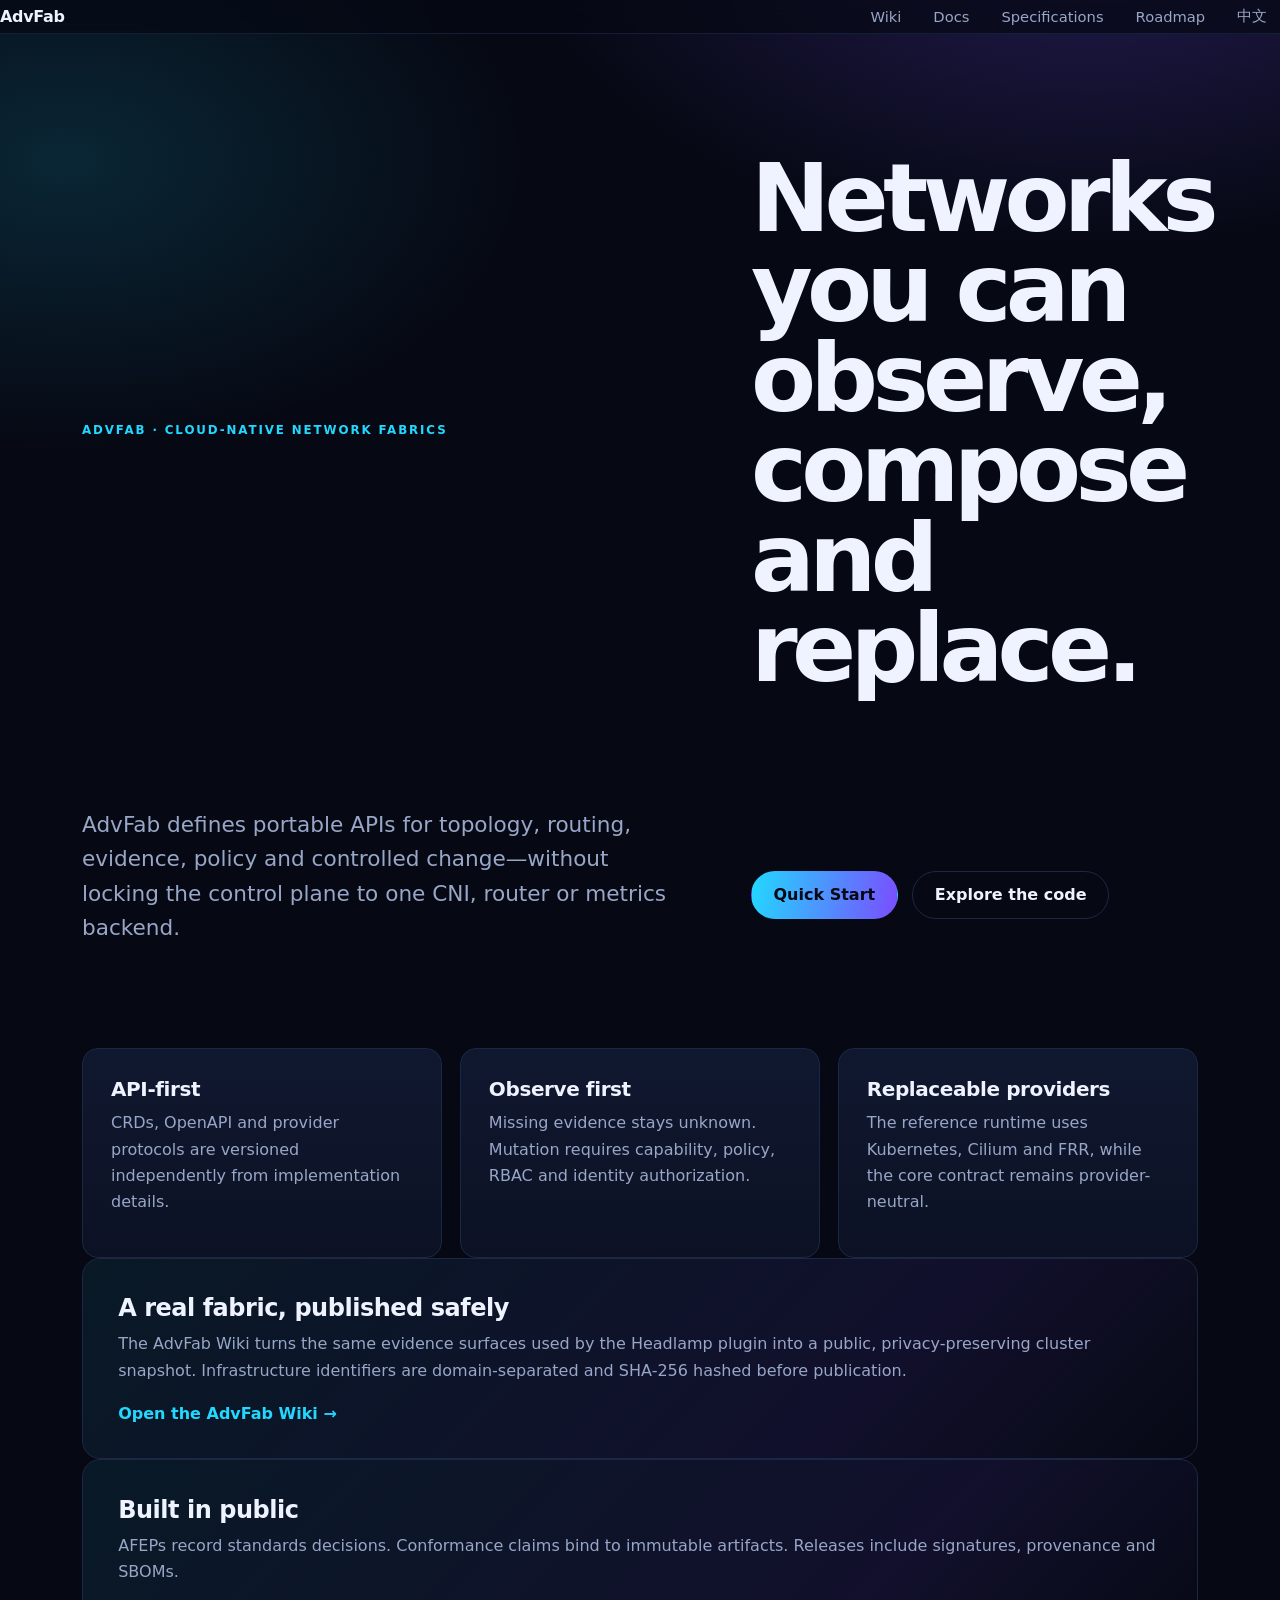
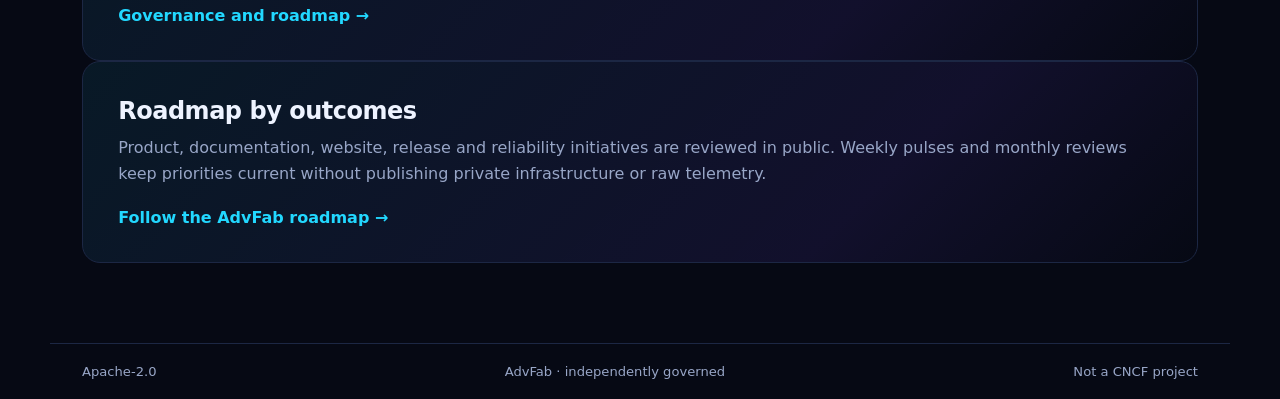
==== en/index.html @ a8a01949 "feat(website): add bilingual roadmap entry Issue: advanced-fabrics/website#3 Change-Id: chg_advfab_b" ====
<!doctype html><html lang="en"><head><meta charset="utf-8"><meta http-equiv="refresh" content="0;url=/"><meta name="viewport" content="width=device-width,initial-scale=1"><link rel="canonical" href="https://advfab.org/"><title>AdvFab</title></head><body><p><a href="/">Continue to the AdvFab English site</a></p></body></html>
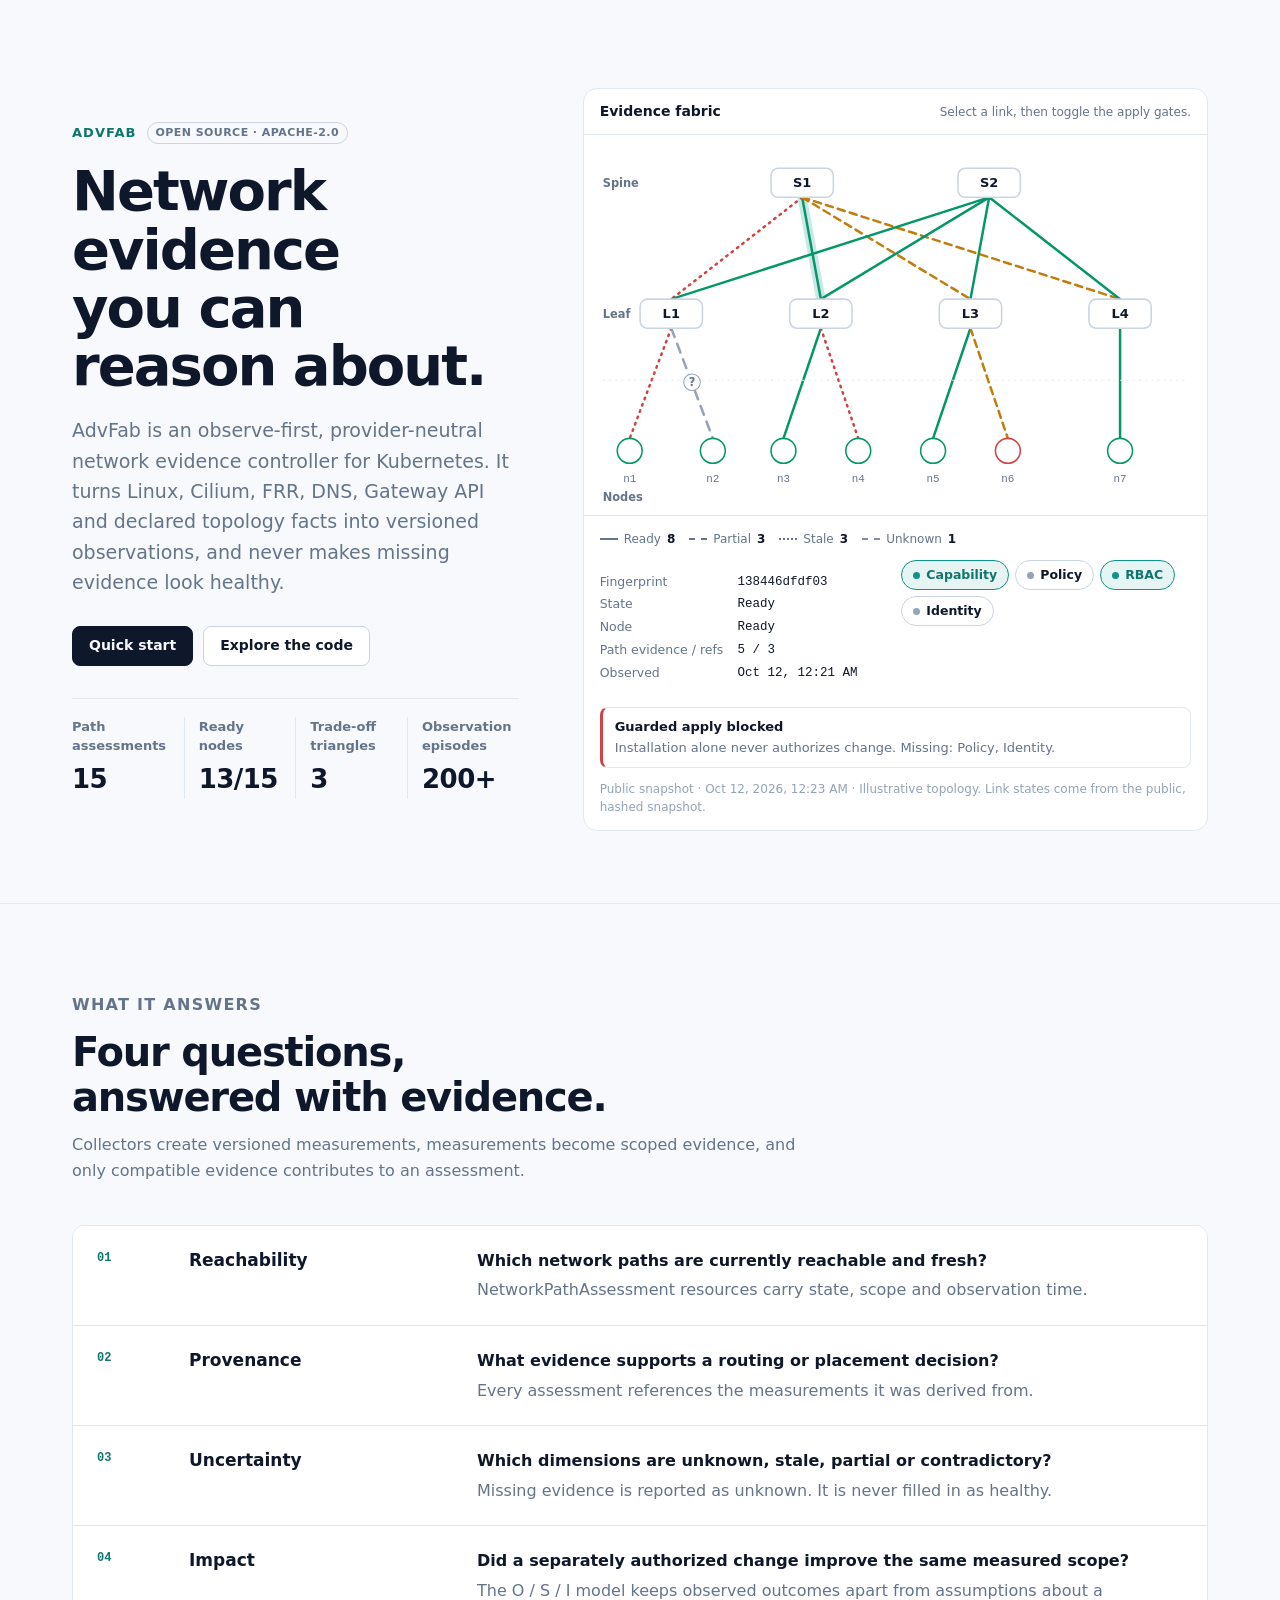
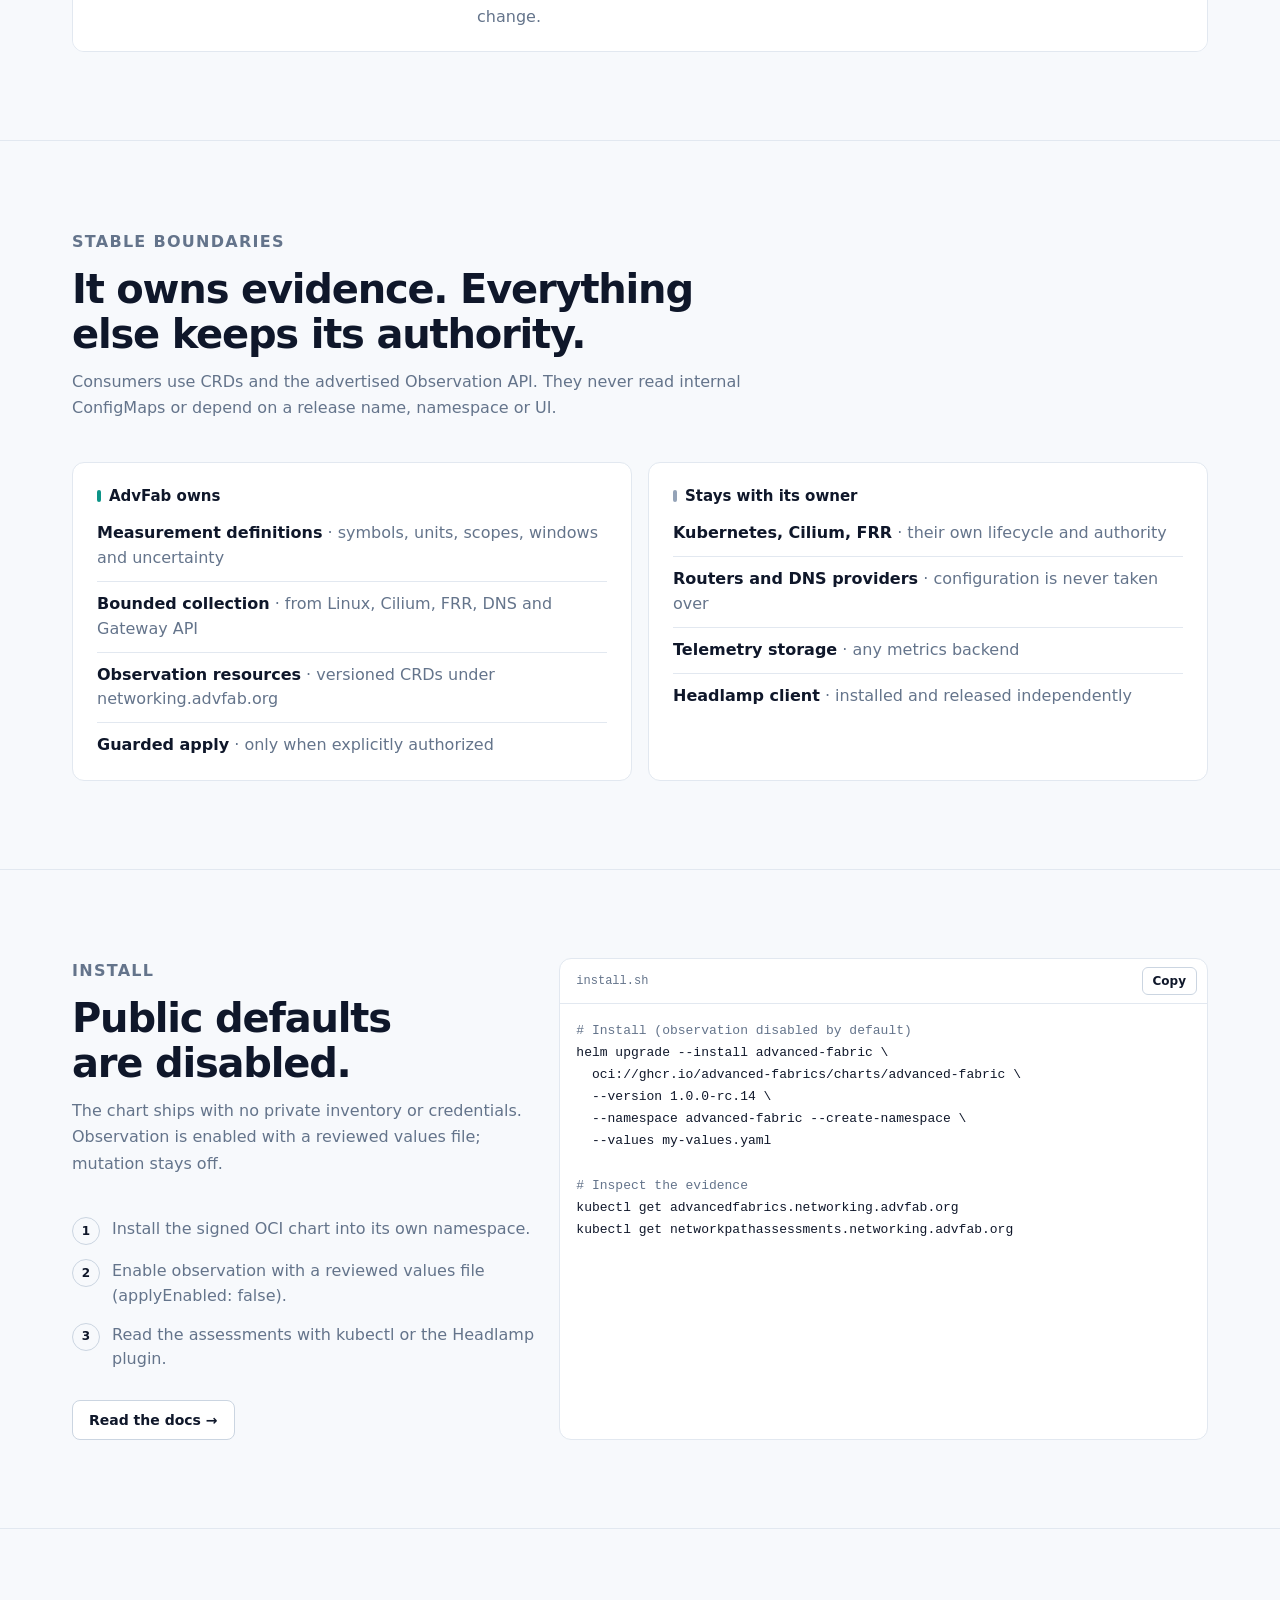
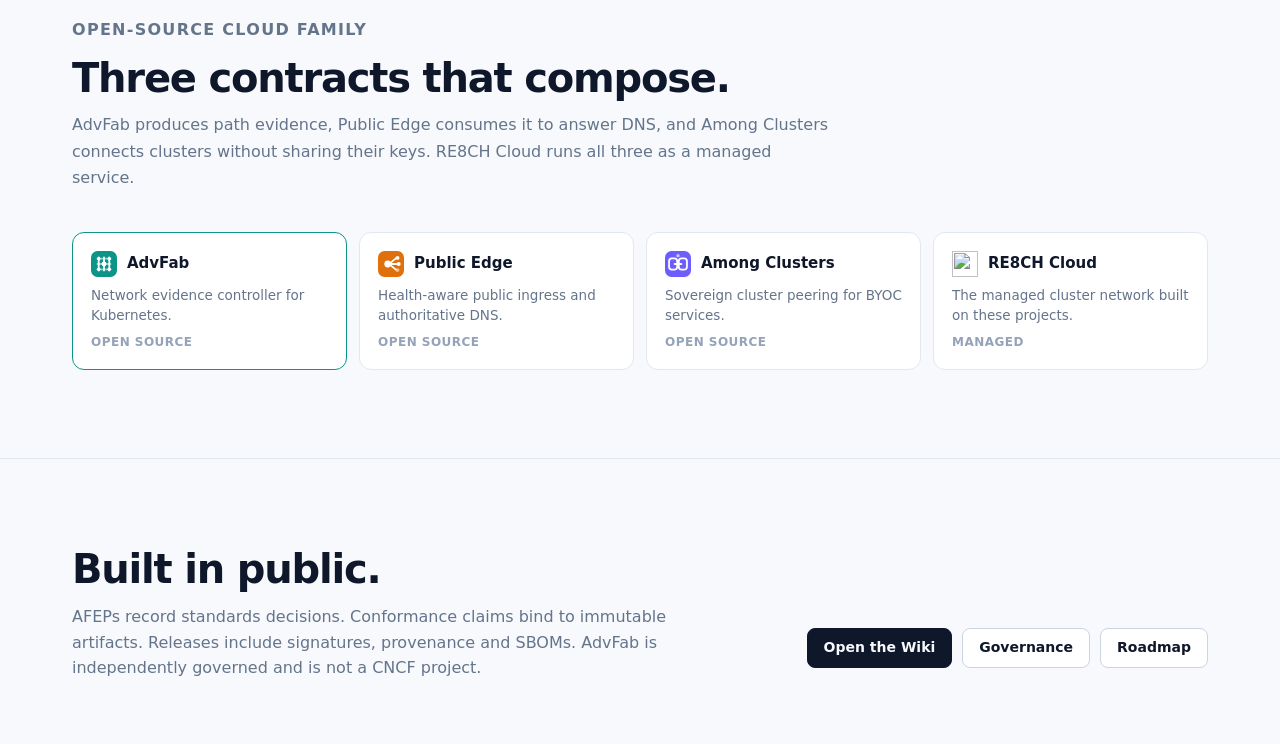
==== commit f620003b: "Redesign advfab.org on the shared open-source cloud design system Light RE8CH product system with th" ====
--- a/en/index.html
+++ b/en/index.html
@@ -1 +1 @@
-<!doctype html><html lang="en"><head><meta charset="utf-8"><meta http-equiv="refresh" content="0;url=/"><meta name="viewport" content="width=device-width,initial-scale=1"><link rel="canonical" href="https://advfab.org/"><title>AdvFab</title></head><body><p><a href="/">Continue to the AdvFab English site</a></p></body></html>
+<!doctype html><html lang="en"><head><meta charset="utf-8"><meta name="viewport" content="width=device-width, initial-scale=1"><meta http-equiv="refresh" content="0; url=/"><link rel="canonical" href="https://advfab.org/"><title>AdvFab</title></head><body><p><a href="/">AdvFab</a></p></body></html>
